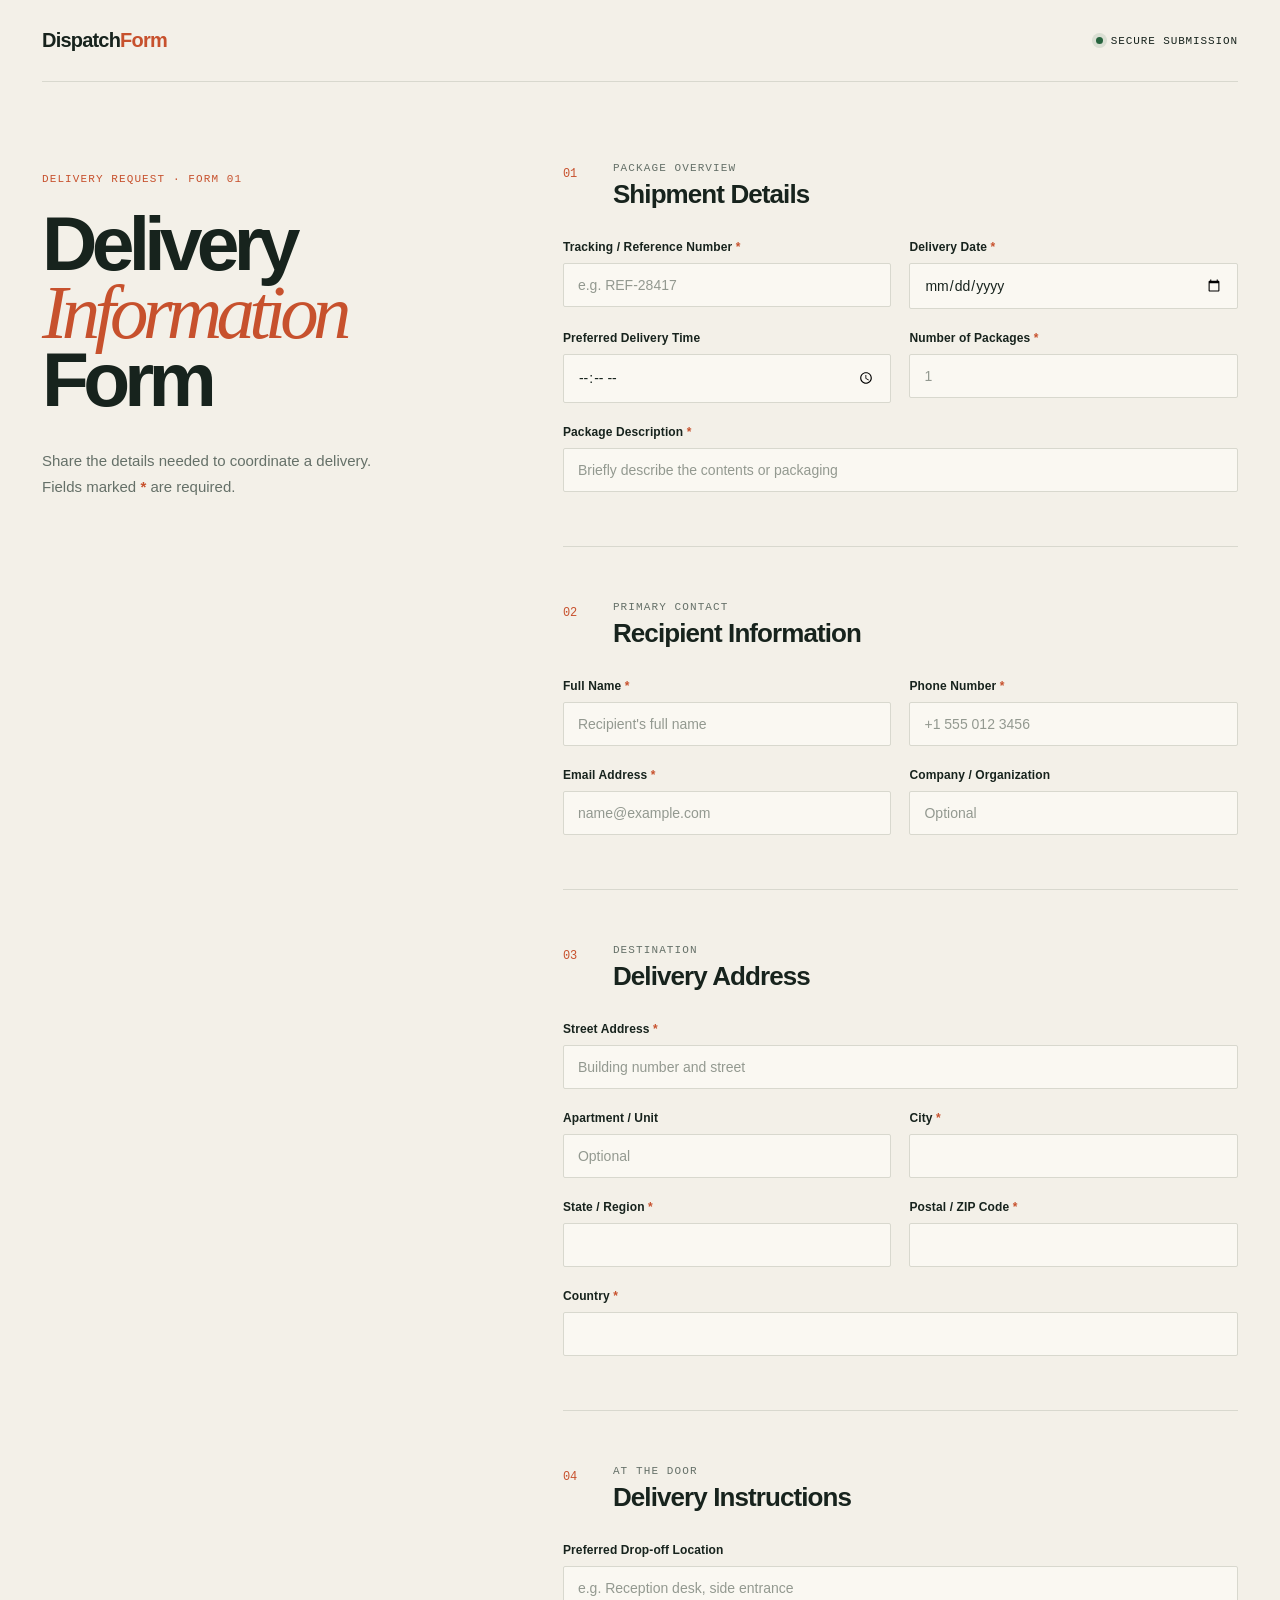
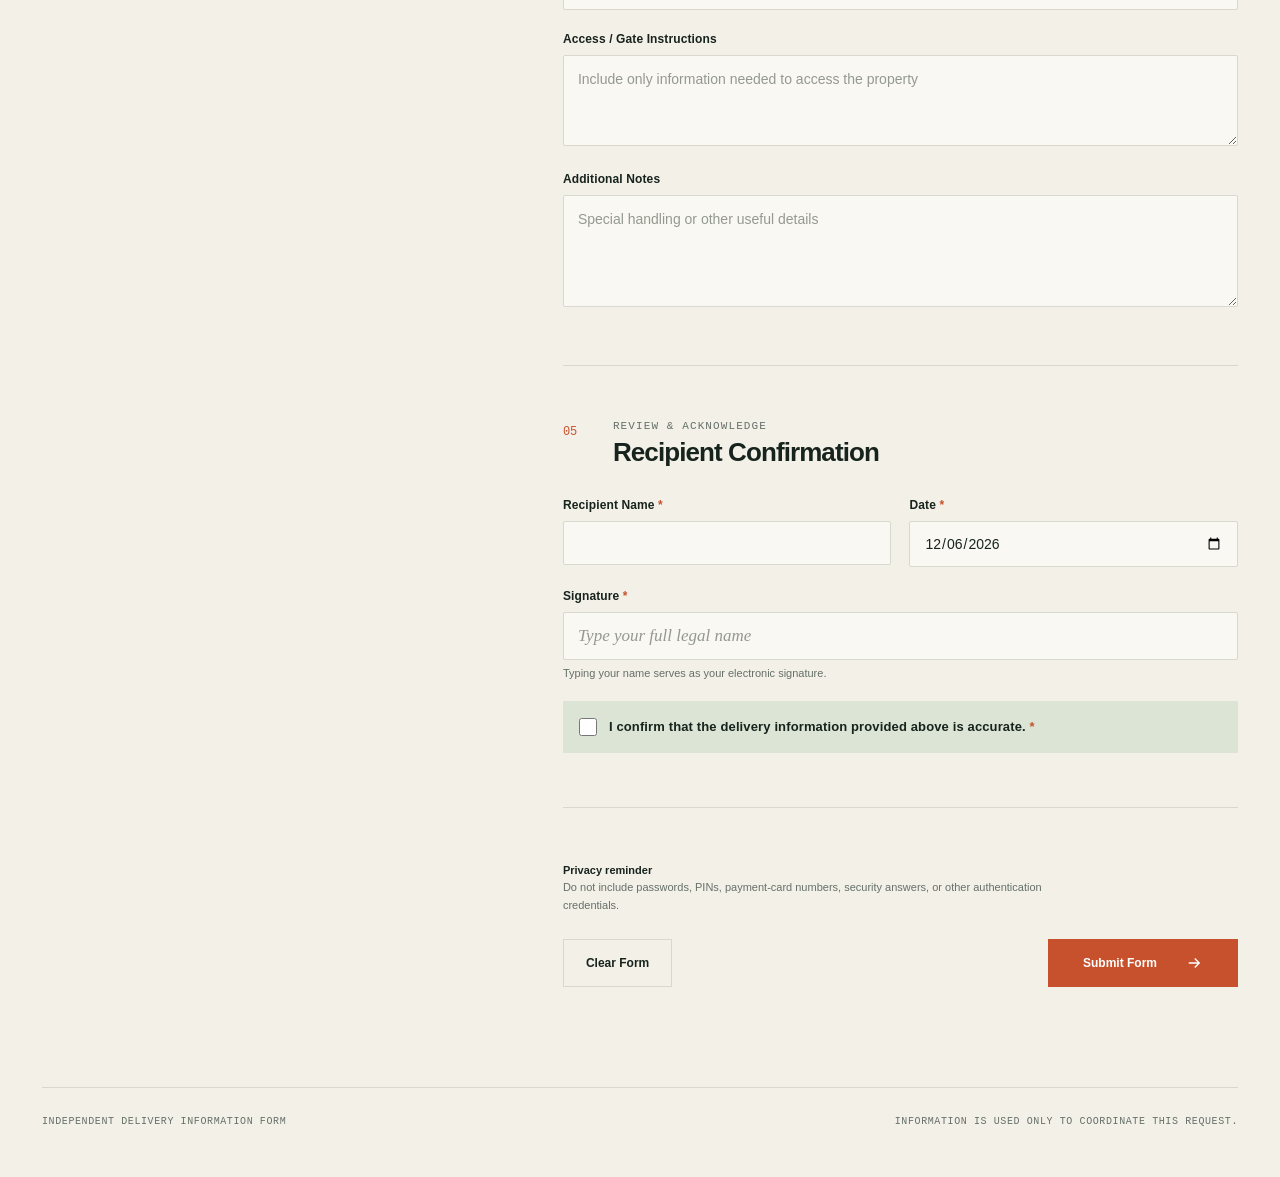
==== index.html @ 0d00b60c "Build a responsive delivery information web form (6ab64e124e66fd3d4e874da1)" ====
<!doctype html>
<html lang="en">
<head>
  <meta charset="utf-8">
  <meta name="viewport" content="width=device-width, initial-scale=1">
  <meta name="description" content="Provide shipment, recipient, address, and delivery preference details.">
  <title>Delivery Information Form</title>
  <link rel="stylesheet" href="styles.css">
  <script src="script.js" defer></script>
</head>
<body>
  <div class="page-shell">
    <header class="masthead">
      <a class="wordmark" href="#main">Dispatch<span>Form</span></a>
      <div class="masthead-note"><span class="status-dot" aria-hidden="true"></span> Secure submission</div>
    </header>

    <main id="main">
      <section class="hero" aria-labelledby="page-title">
        <p class="eyebrow">Delivery request · Form 01</p>
        <h1 id="page-title">Delivery<br><em>Information</em> Form</h1>
        <p class="hero-copy">Share the details needed to coordinate a delivery. Fields marked <span aria-hidden="true">*</span><span class="sr-only">with an asterisk</span> are required.</p>
      </section>

      <form id="delivery-form" class="delivery-form" name="delivery-information" method="POST" data-netlify="true" netlify-honeypot="bot-field" novalidate>
        <input type="hidden" name="form-name" value="delivery-information">
        <p class="honeypot"><label>Leave this field empty: <input name="bot-field" tabindex="-1" autocomplete="off"></label></p>

        <section class="form-section" aria-labelledby="shipment-heading">
          <div class="section-heading"><span>01</span><div><p>Package overview</p><h2 id="shipment-heading">Shipment Details</h2></div></div>
          <div class="field-grid">
            <div class="field"><label for="reference">Tracking / Reference Number <b>*</b></label><input id="reference" name="reference_number" type="text" autocomplete="off" required placeholder="e.g. REF-28417"></div>
            <div class="field"><label for="delivery-date">Delivery Date <b>*</b></label><input id="delivery-date" name="delivery_date" type="date" required></div>
            <div class="field"><label for="delivery-time">Preferred Delivery Time</label><input id="delivery-time" name="preferred_delivery_time" type="time"></div>
            <div class="field"><label for="package-count">Number of Packages <b>*</b></label><input id="package-count" name="number_of_packages" type="number" min="1" step="1" inputmode="numeric" required placeholder="1"></div>
            <div class="field span-2"><label for="description">Package Description <b>*</b></label><input id="description" name="package_description" type="text" required placeholder="Briefly describe the contents or packaging"></div>
          </div>
        </section>

        <section class="form-section" aria-labelledby="recipient-heading">
          <div class="section-heading"><span>02</span><div><p>Primary contact</p><h2 id="recipient-heading">Recipient Information</h2></div></div>
          <div class="field-grid">
            <div class="field"><label for="full-name">Full Name <b>*</b></label><input id="full-name" name="full_name" type="text" autocomplete="name" required placeholder="Recipient's full name"></div>
            <div class="field"><label for="phone">Phone Number <b>*</b></label><input id="phone" name="phone_number" type="tel" autocomplete="tel" required placeholder="+1 555 012 3456"></div>
            <div class="field"><label for="email">Email Address <b>*</b></label><input id="email" name="email_address" type="email" autocomplete="email" required placeholder="name@example.com"></div>
            <div class="field"><label for="company">Company / Organization</label><input id="company" name="company" type="text" autocomplete="organization" placeholder="Optional"></div>
          </div>
        </section>

        <section class="form-section" aria-labelledby="address-heading">
          <div class="section-heading"><span>03</span><div><p>Destination</p><h2 id="address-heading">Delivery Address</h2></div></div>
          <div class="field-grid">
            <div class="field span-2"><label for="street">Street Address <b>*</b></label><input id="street" name="street_address" type="text" autocomplete="street-address" required placeholder="Building number and street"></div>
            <div class="field"><label for="unit">Apartment / Unit</label><input id="unit" name="apartment_unit" type="text" autocomplete="address-line2" placeholder="Optional"></div>
            <div class="field"><label for="city">City <b>*</b></label><input id="city" name="city" type="text" autocomplete="address-level2" required></div>
            <div class="field"><label for="region">State / Region <b>*</b></label><input id="region" name="state_region" type="text" autocomplete="address-level1" required></div>
            <div class="field"><label for="postal">Postal / ZIP Code <b>*</b></label><input id="postal" name="postal_code" type="text" autocomplete="postal-code" required></div>
            <div class="field span-2"><label for="country">Country <b>*</b></label><input id="country" name="country" type="text" autocomplete="country-name" required></div>
          </div>
        </section>

        <section class="form-section" aria-labelledby="instructions-heading">
          <div class="section-heading"><span>04</span><div><p>At the door</p><h2 id="instructions-heading">Delivery Instructions</h2></div></div>
          <div class="field-grid">
            <div class="field span-2"><label for="dropoff">Preferred Drop-off Location</label><input id="dropoff" name="dropoff_location" type="text" placeholder="e.g. Reception desk, side entrance"></div>
            <div class="field span-2"><label for="access">Access / Gate Instructions</label><textarea id="access" name="access_instructions" rows="3" placeholder="Include only information needed to access the property"></textarea></div>
            <div class="field span-2"><label for="notes">Additional Notes</label><textarea id="notes" name="additional_notes" rows="4" placeholder="Special handling or other useful details"></textarea></div>
          </div>
        </section>

        <section class="form-section confirmation" aria-labelledby="confirmation-heading">
          <div class="section-heading"><span>05</span><div><p>Review & acknowledge</p><h2 id="confirmation-heading">Recipient Confirmation</h2></div></div>
          <div class="field-grid">
            <div class="field"><label for="recipient-name">Recipient Name <b>*</b></label><input id="recipient-name" name="recipient_name" type="text" autocomplete="name" required></div>
            <div class="field"><label for="confirmation-date">Date <b>*</b></label><input id="confirmation-date" name="confirmation_date" type="date" required></div>
            <div class="field span-2 signature-field"><label for="signature">Signature <b>*</b></label><input id="signature" name="signature" type="text" required placeholder="Type your full legal name" aria-describedby="signature-help"><small id="signature-help">Typing your name serves as your electronic signature.</small></div>
            <div class="field span-2 check-field"><input id="confirmation" name="information_confirmed" type="checkbox" value="Yes" required><label for="confirmation">I confirm that the delivery information provided above is accurate. <b>*</b></label></div>
          </div>
        </section>

        <div id="form-status" class="form-status" role="status" aria-live="polite" tabindex="-1"></div>
        <div class="form-footer">
          <p><strong>Privacy reminder</strong> Do not include passwords, PINs, payment-card numbers, security answers, or other authentication credentials.</p>
          <div class="actions"><button type="reset" class="button secondary">Clear Form</button><button type="submit" class="button primary"><span>Submit Form</span><svg aria-hidden="true" viewBox="0 0 24 24"><path d="M5 12h14M13 6l6 6-6 6"/></svg></button></div>
        </div>
      </form>
    </main>
    <footer><span>Independent delivery information form</span><span>Information is used only to coordinate this request.</span></footer>
  </div>
</body>
</html>
---- styles.css ----
:root{--ink:#17231d;--muted:#657068;--paper:#f3f0e8;--card:#fffdf8;--line:#d8d8ce;--accent:#c7512d;--accent-dark:#9d361a;--sage:#dce4d5;--error:#a72e24;--success:#27643e}
*{box-sizing:border-box}html{scroll-behavior:smooth}body{margin:0;background:var(--paper);color:var(--ink);font-family:"Trebuchet MS",sans-serif}.page-shell{max-width:1280px;margin:auto;padding:0 42px}.masthead{height:82px;display:flex;align-items:center;justify-content:space-between;border-bottom:1px solid var(--line)}.wordmark{color:var(--ink);text-decoration:none;font-weight:700;letter-spacing:-.04em;font-size:20px}.wordmark span{color:var(--accent)}.masthead-note{font:500 11px ui-monospace,monospace;text-transform:uppercase;letter-spacing:.08em;display:flex;gap:8px;align-items:center}.status-dot{width:7px;height:7px;border-radius:50%;background:var(--success);box-shadow:0 0 0 4px rgba(39,100,62,.12)}main{display:grid;grid-template-columns:minmax(270px,.62fr) minmax(520px,1fr);gap:clamp(50px,8vw,120px);padding:80px 0 100px}.hero{position:sticky;top:48px;align-self:start}.eyebrow,.section-heading p{font:500 11px ui-monospace,monospace;text-transform:uppercase;letter-spacing:.1em;color:var(--accent)}h1{font-size:clamp(54px,6vw,88px);line-height:.88;letter-spacing:-.075em;margin:25px 0 34px;font-weight:600}h1 em{font-weight:400;color:var(--accent);font-style:italic;font-family:Georgia,serif}.hero-copy{max-width:340px;font-size:15px;line-height:1.75;color:var(--muted)}.hero-copy span{color:var(--accent);font-weight:700}.delivery-form{min-width:0}.form-section{padding:0 0 54px;margin:0 0 54px;border-bottom:1px solid var(--line)}.section-heading{display:grid;grid-template-columns:50px 1fr;align-items:start;margin-bottom:30px}.section-heading>span{font:500 12px ui-monospace,monospace;color:var(--accent);padding-top:5px}.section-heading p{margin:0 0 5px;color:var(--muted)}h2{font-size:26px;letter-spacing:-.035em;margin:0;font-weight:600}.field-grid{display:grid;grid-template-columns:1fr 1fr;gap:22px 18px}.span-2{grid-column:1/-1}.field label{display:block;font-size:12px;font-weight:700;margin:0 0 9px;letter-spacing:.01em}.field label b,.check-field b{color:var(--accent)}input,textarea{width:100%;border:1px solid var(--line);border-radius:2px;background:rgba(255,253,248,.65);padding:13px 14px;font:500 14px "Trebuchet MS",sans-serif;color:var(--ink);transition:border-color .2s,box-shadow .2s,background .2s}textarea{resize:vertical;min-height:88px;line-height:1.5}input::placeholder,textarea::placeholder{color:#939990}input:hover,textarea:hover{border-color:#a9aea5}input:focus,textarea:focus{outline:none;border-color:var(--accent);background:var(--card);box-shadow:0 0 0 3px rgba(199,81,45,.11)}input:user-invalid,textarea:user-invalid{border-color:var(--error)}.signature-field input{font-family:Georgia,serif;font-style:italic;font-size:17px}.field small{display:block;color:var(--muted);font-size:11px;margin-top:7px}.check-field{display:grid;grid-template-columns:20px 1fr;gap:10px;padding:16px;background:var(--sage);align-items:start}.check-field input{width:18px;height:18px;margin:1px 0;accent-color:var(--accent)}.check-field label{margin:0;line-height:1.5;font-size:13px}.form-footer>p{font-size:11px;line-height:1.6;color:var(--muted);max-width:520px;margin:0 0 25px}.form-footer strong{color:var(--ink);display:block}.actions{display:flex;gap:12px}.button{border:0;padding:15px 22px;font:700 12px "Trebuchet MS",sans-serif;cursor:pointer;transition:transform .2s,background .2s,box-shadow .2s}.button:hover{transform:translateY(-2px)}.button:active{transform:translateY(0)}.secondary{background:transparent;color:var(--ink);border:1px solid var(--line)}.primary{margin-left:auto;background:var(--accent);color:white;display:flex;align-items:center;justify-content:center;gap:28px;min-width:190px}.primary:hover{background:var(--accent-dark);box-shadow:0 8px 20px rgba(157,54,26,.18)}.primary svg{width:18px;fill:none;stroke:currentColor;stroke-width:1.8}.button:disabled{opacity:.65;cursor:wait;transform:none}.form-status{display:none;padding:16px 18px;margin-bottom:25px;font-size:13px;line-height:1.5;border-left:3px solid}.form-status.success{display:block;background:#e2ecdf;border-color:var(--success);color:#174e2d}.form-status.error{display:block;background:#f3dfdc;border-color:var(--error);color:#742018}.honeypot,.sr-only{position:absolute!important;width:1px!important;height:1px!important;padding:0!important;margin:-1px!important;overflow:hidden!important;clip:rect(0,0,0,0)!important;white-space:nowrap!important;border:0!important}footer{border-top:1px solid var(--line);padding:28px 0 45px;display:flex;justify-content:space-between;gap:20px;color:var(--muted);font:400 10px ui-monospace,monospace;text-transform:uppercase;letter-spacing:.06em}@media(max-width:900px){.page-shell{padding:0 24px}main{grid-template-columns:1fr;gap:65px;padding-top:55px}.hero{position:static;display:grid;grid-template-columns:1fr .6fr;gap:30px;align-items:end}.eyebrow{grid-column:1/-1}.hero h1{margin:0}.hero-copy{margin:0}.delivery-form{max-width:720px}}@media(max-width:620px){.page-shell{padding:0 17px}.masthead{height:68px}.masthead-note{font-size:9px}main{padding:45px 0 70px;gap:55px}.hero{display:block}.hero h1{font-size:52px;margin:20px 0 25px}.field-grid{grid-template-columns:1fr}.span-2{grid-column:auto}.form-section{padding-bottom:42px;margin-bottom:42px}.section-heading{grid-template-columns:38px 1fr}h2{font-size:23px}.actions{flex-direction:column-reverse}.primary{margin:0;width:100%}.secondary{width:100%}footer{flex-direction:column}}
@media(prefers-reduced-motion:reduce){*{scroll-behavior:auto!important;transition:none!important}}
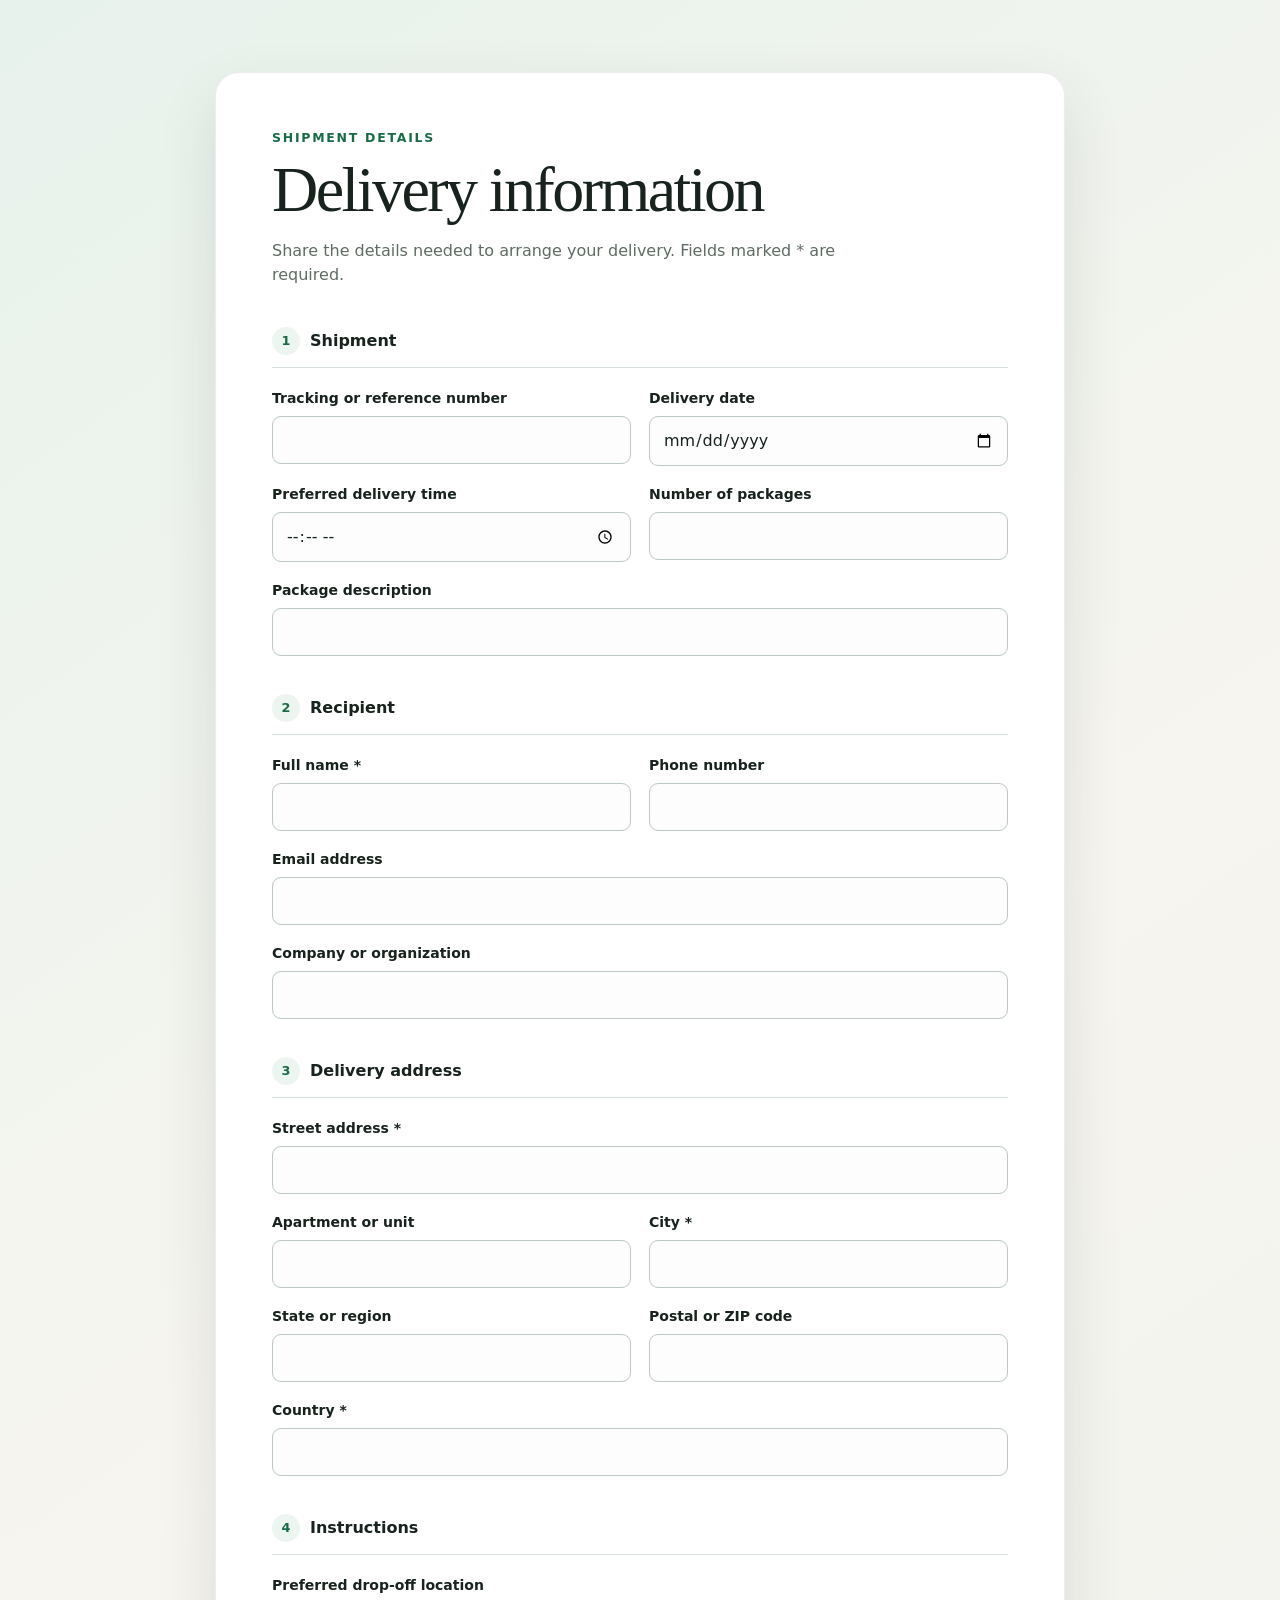
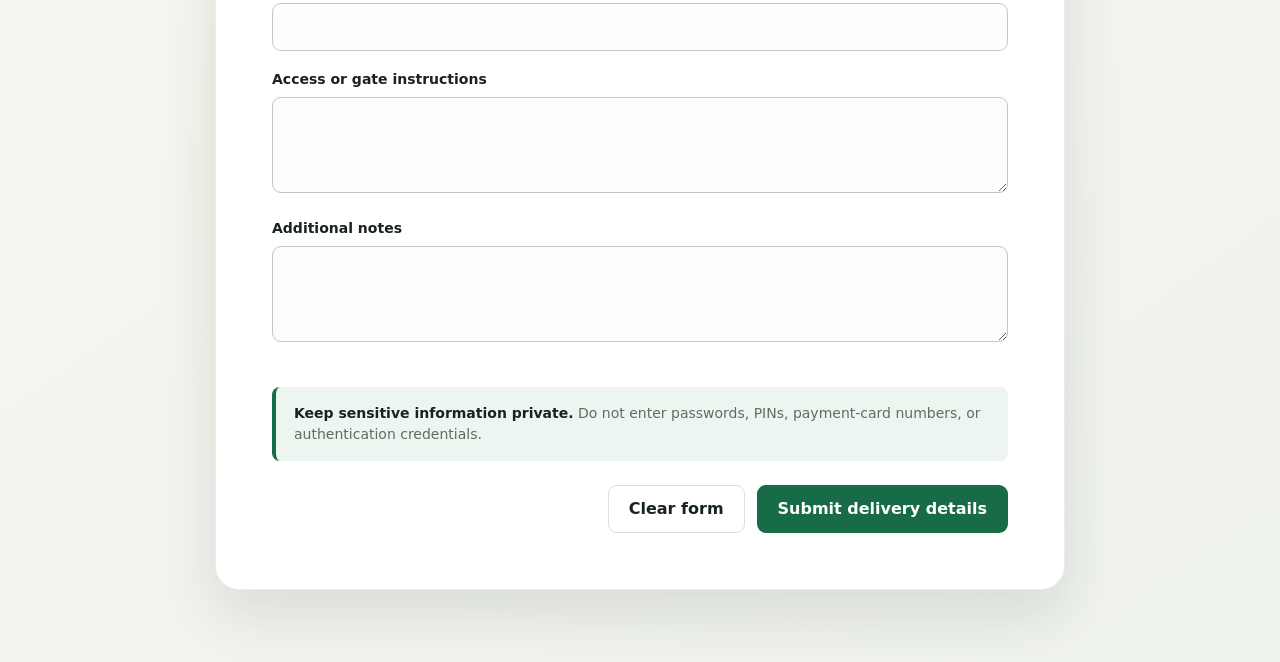
==== commit 6bebefa6: "Fix Netlify site deployment and ensure form functionality (6ab6500232300c372c5a83df)" ====
--- a/index.html
+++ b/index.html
@@ -3,89 +3,73 @@
 <head>
   <meta charset="utf-8">
   <meta name="viewport" content="width=device-width, initial-scale=1">
-  <meta name="description" content="Provide shipment, recipient, address, and delivery preference details.">
-  <title>Delivery Information Form</title>
-  <link rel="stylesheet" href="styles.css">
-  <script src="script.js" defer></script>
+  <meta name="description" content="Submit recipient and delivery details for an upcoming shipment.">
+  <title>Delivery Information</title>
+  <link rel="stylesheet" href="./assets/styles.css">
 </head>
 <body>
-  <div class="page-shell">
-    <header class="masthead">
-      <a class="wordmark" href="#main">Dispatch<span>Form</span></a>
-      <div class="masthead-note"><span class="status-dot" aria-hidden="true"></span> Secure submission</div>
-    </header>
+  <main class="page-shell">
+    <form class="form-card" name="delivery-information" method="POST" action="/thank-you" data-netlify="true" netlify-honeypot="bot-field">
+      <input type="hidden" name="form-name" value="delivery-information">
+      <p class="honeypot" aria-hidden="true">
+        <label>Leave this field empty <input name="bot-field" tabindex="-1" autocomplete="off"></label>
+      </p>
 
-    <main id="main">
-      <section class="hero" aria-labelledby="page-title">
-        <p class="eyebrow">Delivery request · Form 01</p>
-        <h1 id="page-title">Delivery<br><em>Information</em> Form</h1>
-        <p class="hero-copy">Share the details needed to coordinate a delivery. Fields marked <span aria-hidden="true">*</span><span class="sr-only">with an asterisk</span> are required.</p>
+      <header class="form-header">
+        <p class="eyebrow">Shipment details</p>
+        <h1>Delivery information</h1>
+        <p>Share the details needed to arrange your delivery. Fields marked <span aria-hidden="true">*</span><span class="sr-only">with an asterisk</span> are required.</p>
+      </header>
+
+      <section aria-labelledby="shipment-heading">
+        <h2 id="shipment-heading"><span>1</span> Shipment</h2>
+        <div class="grid">
+          <div class="field"><label for="reference">Tracking or reference number</label><input id="reference" name="reference" type="text" autocomplete="off"></div>
+          <div class="field"><label for="delivery-date">Delivery date</label><input id="delivery-date" name="delivery_date" type="date"></div>
+          <div class="field"><label for="delivery-time">Preferred delivery time</label><input id="delivery-time" name="delivery_time" type="time"></div>
+          <div class="field"><label for="packages">Number of packages</label><input id="packages" name="packages" type="number" min="1" inputmode="numeric"></div>
+          <div class="field full"><label for="description">Package description</label><input id="description" name="description" type="text"></div>
+        </div>
       </section>
 
-      <form id="delivery-form" class="delivery-form" name="delivery-information" method="POST" data-netlify="true" netlify-honeypot="bot-field" novalidate>
-        <input type="hidden" name="form-name" value="delivery-information">
-        <p class="honeypot"><label>Leave this field empty: <input name="bot-field" tabindex="-1" autocomplete="off"></label></p>
+      <section aria-labelledby="recipient-heading">
+        <h2 id="recipient-heading"><span>2</span> Recipient</h2>
+        <div class="grid">
+          <div class="field"><label for="full-name">Full name *</label><input id="full-name" name="name" type="text" autocomplete="name" required></div>
+          <div class="field"><label for="phone">Phone number</label><input id="phone" name="phone" type="tel" autocomplete="tel"></div>
+          <div class="field full"><label for="email">Email address</label><input id="email" name="email" type="email" autocomplete="email"></div>
+          <div class="field full"><label for="company">Company or organization</label><input id="company" name="company" type="text" autocomplete="organization"></div>
+        </div>
+      </section>
 
-        <section class="form-section" aria-labelledby="shipment-heading">
-          <div class="section-heading"><span>01</span><div><p>Package overview</p><h2 id="shipment-heading">Shipment Details</h2></div></div>
-          <div class="field-grid">
-            <div class="field"><label for="reference">Tracking / Reference Number <b>*</b></label><input id="reference" name="reference_number" type="text" autocomplete="off" required placeholder="e.g. REF-28417"></div>
-            <div class="field"><label for="delivery-date">Delivery Date <b>*</b></label><input id="delivery-date" name="delivery_date" type="date" required></div>
-            <div class="field"><label for="delivery-time">Preferred Delivery Time</label><input id="delivery-time" name="preferred_delivery_time" type="time"></div>
-            <div class="field"><label for="package-count">Number of Packages <b>*</b></label><input id="package-count" name="number_of_packages" type="number" min="1" step="1" inputmode="numeric" required placeholder="1"></div>
-            <div class="field span-2"><label for="description">Package Description <b>*</b></label><input id="description" name="package_description" type="text" required placeholder="Briefly describe the contents or packaging"></div>
-          </div>
-        </section>
+      <section aria-labelledby="address-heading">
+        <h2 id="address-heading"><span>3</span> Delivery address</h2>
+        <div class="grid">
+          <div class="field full"><label for="address">Street address *</label><input id="address" name="address" type="text" autocomplete="street-address" required></div>
+          <div class="field"><label for="unit">Apartment or unit</label><input id="unit" name="unit" type="text" autocomplete="address-line2"></div>
+          <div class="field"><label for="city">City *</label><input id="city" name="city" type="text" autocomplete="address-level2" required></div>
+          <div class="field"><label for="region">State or region</label><input id="region" name="region" type="text" autocomplete="address-level1"></div>
+          <div class="field"><label for="postal">Postal or ZIP code</label><input id="postal" name="postal" type="text" autocomplete="postal-code"></div>
+          <div class="field full"><label for="country">Country *</label><input id="country" name="country" type="text" autocomplete="country-name" required></div>
+        </div>
+      </section>
 
-        <section class="form-section" aria-labelledby="recipient-heading">
-          <div class="section-heading"><span>02</span><div><p>Primary contact</p><h2 id="recipient-heading">Recipient Information</h2></div></div>
-          <div class="field-grid">
-            <div class="field"><label for="full-name">Full Name <b>*</b></label><input id="full-name" name="full_name" type="text" autocomplete="name" required placeholder="Recipient's full name"></div>
-            <div class="field"><label for="phone">Phone Number <b>*</b></label><input id="phone" name="phone_number" type="tel" autocomplete="tel" required placeholder="+1 555 012 3456"></div>
-            <div class="field"><label for="email">Email Address <b>*</b></label><input id="email" name="email_address" type="email" autocomplete="email" required placeholder="name@example.com"></div>
-            <div class="field"><label for="company">Company / Organization</label><input id="company" name="company" type="text" autocomplete="organization" placeholder="Optional"></div>
-          </div>
-        </section>
+      <section aria-labelledby="instructions-heading">
+        <h2 id="instructions-heading"><span>4</span> Instructions</h2>
+        <div class="grid">
+          <div class="field full"><label for="dropoff">Preferred drop-off location</label><input id="dropoff" name="dropoff" type="text"></div>
+          <div class="field full"><label for="access">Access or gate instructions</label><textarea id="access" name="access" rows="3"></textarea></div>
+          <div class="field full"><label for="notes">Additional notes</label><textarea id="notes" name="notes" rows="3"></textarea></div>
+        </div>
+      </section>
 
-        <section class="form-section" aria-labelledby="address-heading">
-          <div class="section-heading"><span>03</span><div><p>Destination</p><h2 id="address-heading">Delivery Address</h2></div></div>
-          <div class="field-grid">
-            <div class="field span-2"><label for="street">Street Address <b>*</b></label><input id="street" name="street_address" type="text" autocomplete="street-address" required placeholder="Building number and street"></div>
-            <div class="field"><label for="unit">Apartment / Unit</label><input id="unit" name="apartment_unit" type="text" autocomplete="address-line2" placeholder="Optional"></div>
-            <div class="field"><label for="city">City <b>*</b></label><input id="city" name="city" type="text" autocomplete="address-level2" required></div>
-            <div class="field"><label for="region">State / Region <b>*</b></label><input id="region" name="state_region" type="text" autocomplete="address-level1" required></div>
-            <div class="field"><label for="postal">Postal / ZIP Code <b>*</b></label><input id="postal" name="postal_code" type="text" autocomplete="postal-code" required></div>
-            <div class="field span-2"><label for="country">Country <b>*</b></label><input id="country" name="country" type="text" autocomplete="country-name" required></div>
-          </div>
-        </section>
-
-        <section class="form-section" aria-labelledby="instructions-heading">
-          <div class="section-heading"><span>04</span><div><p>At the door</p><h2 id="instructions-heading">Delivery Instructions</h2></div></div>
-          <div class="field-grid">
-            <div class="field span-2"><label for="dropoff">Preferred Drop-off Location</label><input id="dropoff" name="dropoff_location" type="text" placeholder="e.g. Reception desk, side entrance"></div>
-            <div class="field span-2"><label for="access">Access / Gate Instructions</label><textarea id="access" name="access_instructions" rows="3" placeholder="Include only information needed to access the property"></textarea></div>
-            <div class="field span-2"><label for="notes">Additional Notes</label><textarea id="notes" name="additional_notes" rows="4" placeholder="Special handling or other useful details"></textarea></div>
-          </div>
-        </section>
-
-        <section class="form-section confirmation" aria-labelledby="confirmation-heading">
-          <div class="section-heading"><span>05</span><div><p>Review & acknowledge</p><h2 id="confirmation-heading">Recipient Confirmation</h2></div></div>
-          <div class="field-grid">
-            <div class="field"><label for="recipient-name">Recipient Name <b>*</b></label><input id="recipient-name" name="recipient_name" type="text" autocomplete="name" required></div>
-            <div class="field"><label for="confirmation-date">Date <b>*</b></label><input id="confirmation-date" name="confirmation_date" type="date" required></div>
-            <div class="field span-2 signature-field"><label for="signature">Signature <b>*</b></label><input id="signature" name="signature" type="text" required placeholder="Type your full legal name" aria-describedby="signature-help"><small id="signature-help">Typing your name serves as your electronic signature.</small></div>
-            <div class="field span-2 check-field"><input id="confirmation" name="information_confirmed" type="checkbox" value="Yes" required><label for="confirmation">I confirm that the delivery information provided above is accurate. <b>*</b></label></div>
-          </div>
-        </section>
-
-        <div id="form-status" class="form-status" role="status" aria-live="polite" tabindex="-1"></div>
-        <div class="form-footer">
-          <p><strong>Privacy reminder</strong> Do not include passwords, PINs, payment-card numbers, security answers, or other authentication credentials.</p>
-          <div class="actions"><button type="reset" class="button secondary">Clear Form</button><button type="submit" class="button primary"><span>Submit Form</span><svg aria-hidden="true" viewBox="0 0 24 24"><path d="M5 12h14M13 6l6 6-6 6"/></svg></button></div>
-        </div>
-      </form>
-    </main>
-    <footer><span>Independent delivery information form</span><span>Information is used only to coordinate this request.</span></footer>
-  </div>
+      <div class="security-note"><strong>Keep sensitive information private.</strong> Do not enter passwords, PINs, payment-card numbers, or authentication credentials.</div>
+      <div class="actions">
+        <button class="secondary" type="reset">Clear form</button>
+        <button class="primary" type="submit">Submit delivery details</button>
+      </div>
+    </form>
+  </main>
+  <script src="./assets/script.js" defer></script>
 </body>
 </html>
--- a/assets/styles.css
+++ b/assets/styles.css
@@ -0,0 +1,32 @@
+:root { color-scheme: light; --ink:#17231c; --muted:#5e6c63; --line:#d8e0da; --paper:#fff; --accent:#176b46; --accent-dark:#0d5033; --wash:#edf5f0; }
+* { box-sizing:border-box; }
+body { margin:0; min-width:320px; background:linear-gradient(145deg,#e8f2ec 0,#f7f5ef 52%,#eef2ed 100%); color:var(--ink); font-family:Inter,ui-sans-serif,system-ui,-apple-system,"Segoe UI",sans-serif; line-height:1.5; }
+.page-shell { width:min(100% - 32px,850px); margin:clamp(24px,6vw,72px) auto; }
+.form-card { overflow:hidden; padding:clamp(24px,5vw,56px); border:1px solid rgba(23,35,28,.08); border-radius:24px; background:var(--paper); box-shadow:0 24px 60px rgba(31,51,39,.12); }
+.form-header { margin-bottom:40px; }
+.eyebrow { margin:0 0 8px; color:var(--accent); font-size:.78rem; font-weight:800; letter-spacing:.14em; text-transform:uppercase; }
+h1 { margin:0; font-family:Georgia,serif; font-size:clamp(2.25rem,7vw,4rem); font-weight:500; letter-spacing:-.04em; line-height:1.05; }
+.form-header > p:last-child { max-width:620px; margin:16px 0 0; color:var(--muted); }
+section + section { margin-top:38px; }
+h2 { display:flex; align-items:center; gap:10px; margin:0 0 20px; padding-bottom:12px; border-bottom:1px solid var(--line); font-size:1rem; }
+h2 span { display:grid; width:28px; height:28px; place-items:center; border-radius:50%; background:var(--wash); color:var(--accent); font-size:.8rem; }
+.grid { display:grid; grid-template-columns:repeat(2,minmax(0,1fr)); gap:18px; }
+.field.full { grid-column:1 / -1; }
+label { display:block; margin-bottom:7px; font-size:.875rem; font-weight:700; }
+input, textarea { width:100%; min-height:46px; padding:11px 13px; border:1px solid #bdc9c0; border-radius:9px; background:#fcfdfc; color:var(--ink); font:inherit; transition:border-color .15s,box-shadow .15s; }
+textarea { min-height:92px; resize:vertical; }
+input:focus, textarea:focus { outline:0; border-color:var(--accent); box-shadow:0 0 0 3px rgba(23,107,70,.14); }
+.security-note { margin-top:38px; padding:16px 18px; border-left:4px solid var(--accent); border-radius:8px; background:var(--wash); color:var(--muted); font-size:.875rem; }
+.security-note strong { color:var(--ink); }
+.actions { display:flex; justify-content:flex-end; gap:12px; margin-top:24px; }
+button { min-height:48px; padding:0 20px; border:1px solid transparent; border-radius:9px; font:inherit; font-weight:800; cursor:pointer; }
+.primary { background:var(--accent); color:#fff; }
+.primary:hover { background:var(--accent-dark); }
+.secondary { border-color:var(--line); background:#fff; color:var(--ink); }
+.honeypot { position:absolute; left:-10000px; width:1px; height:1px; overflow:hidden; }
+.sr-only { position:absolute; width:1px; height:1px; padding:0; margin:-1px; overflow:hidden; clip:rect(0,0,0,0); white-space:nowrap; border:0; }
+.success-card { text-align:center; }
+.success-card p { color:var(--muted); }
+.back-link { display:inline-block; margin-top:14px; color:var(--accent); font-weight:800; }
+@media (max-width:620px) { .page-shell{width:min(100% - 20px,850px);margin:10px auto}.form-card{padding:26px 18px;border-radius:16px}.grid{grid-template-columns:1fr}.field.full{grid-column:auto}.actions{flex-direction:column-reverse}.actions button{width:100%} }
+@media (prefers-reduced-motion:reduce) { * { scroll-behavior:auto!important; transition:none!important; } }
